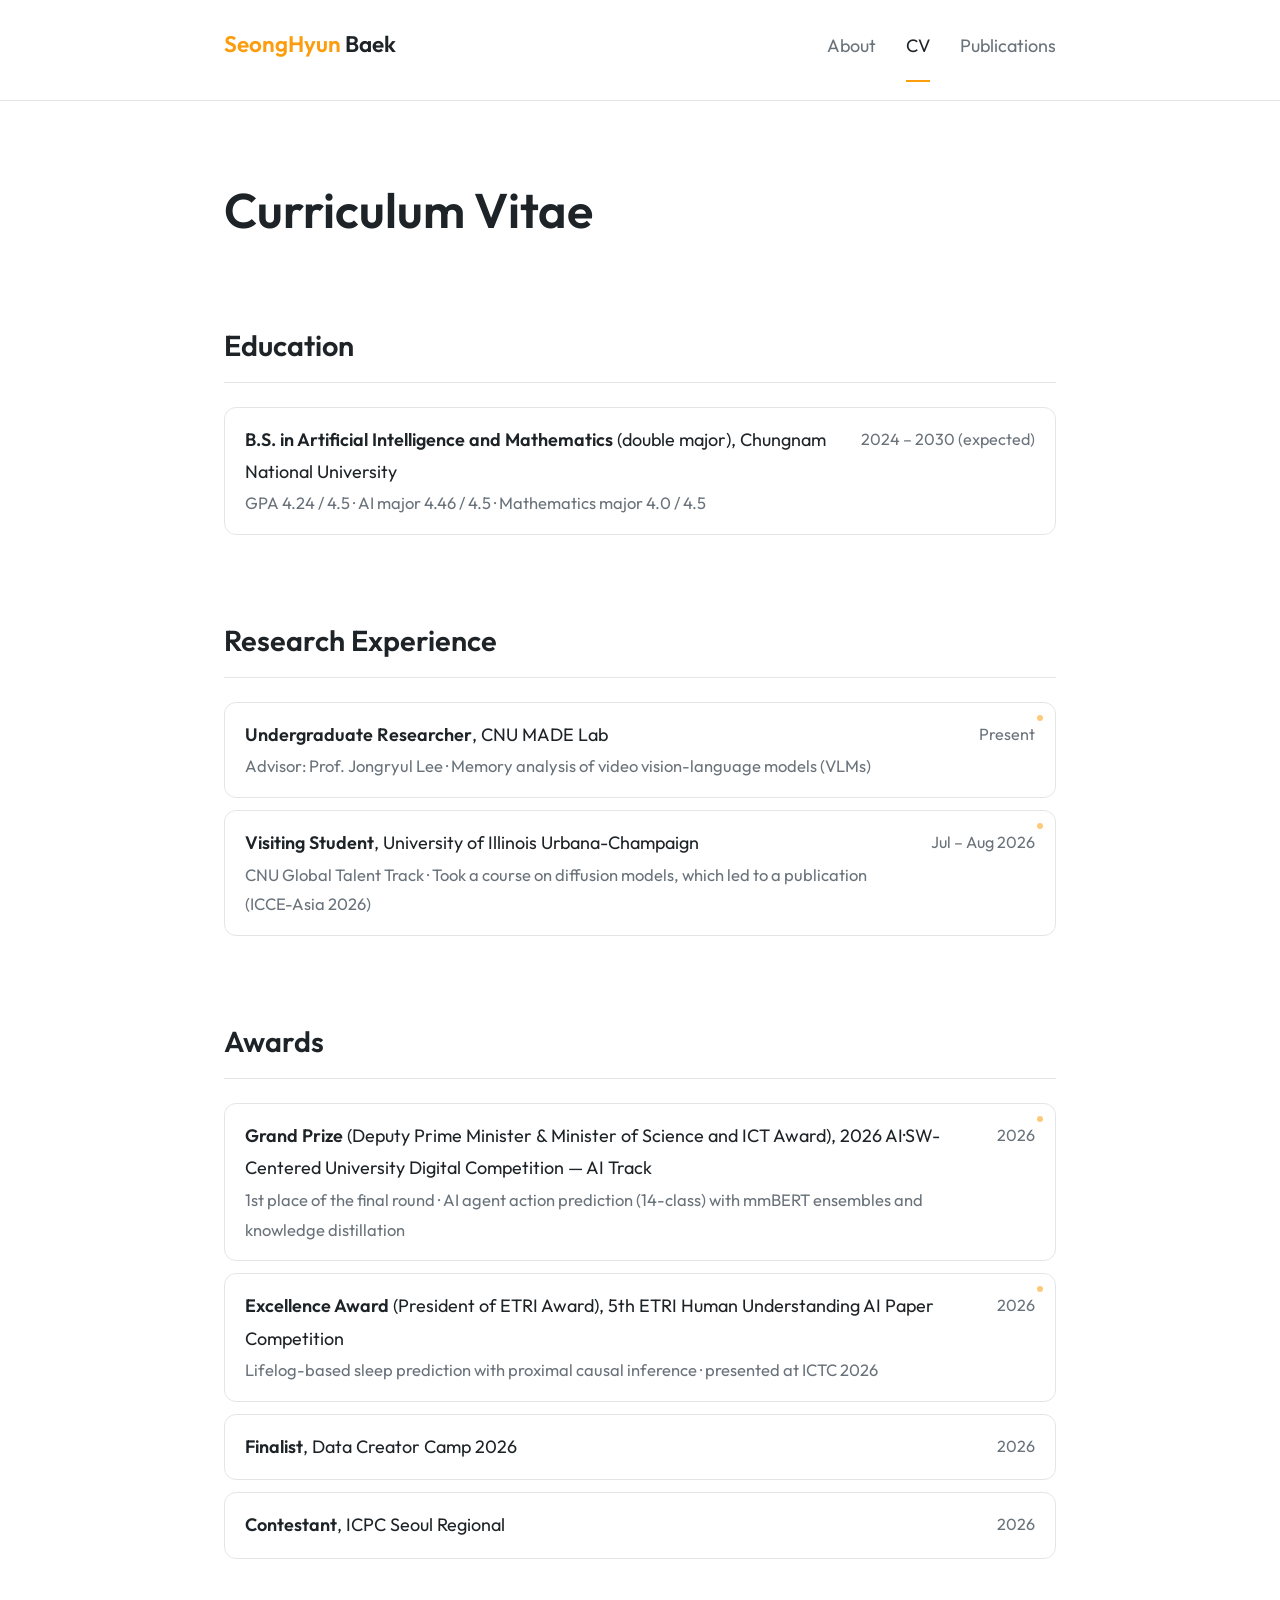
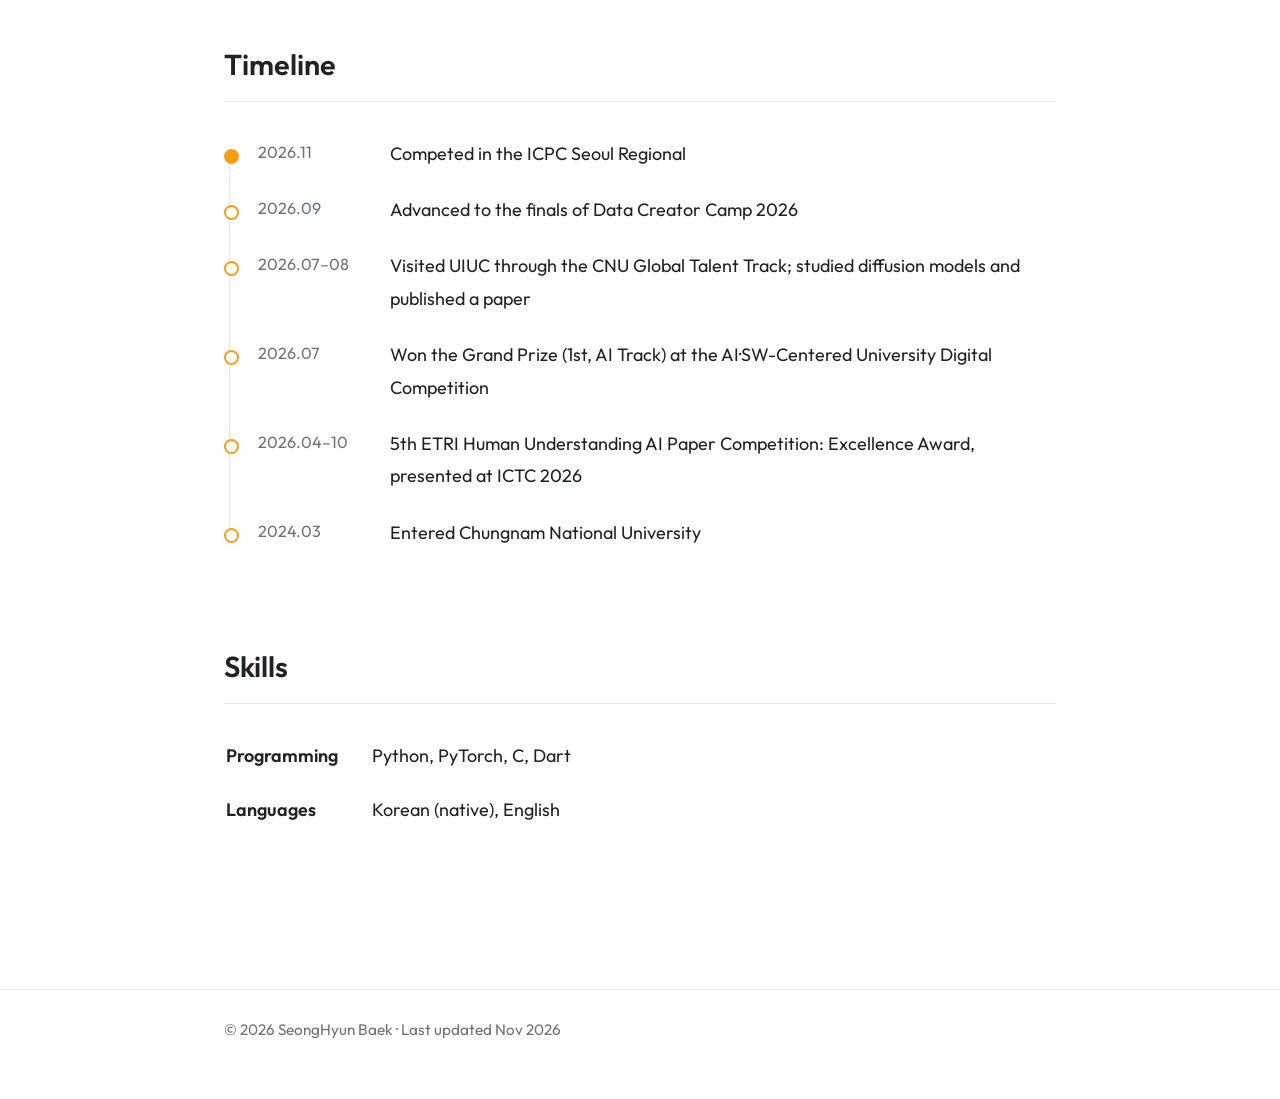
==== cv.html @ b53cfd4a "Drop the hover glow on CV cells Co-Authored-By: Claude Opus 5.5 <noreply@anthropic.com>" ====
<!doctype html>
<html lang="en">
<head>
  <meta charset="utf-8">
  <meta name="viewport" content="width=device-width, initial-scale=1">
  <title>CV · SeongHyun Baek</title>
  <link rel="icon" href="favicon.ico" sizes="32x32">
  <link rel="icon" href="images/icon-192.png" type="image/png" sizes="192x192">
  <link rel="apple-touch-icon" href="images/apple-touch-icon.png">
  <link rel="preconnect" href="https://fonts.googleapis.com">
  <link rel="preconnect" href="https://fonts.gstatic.com" crossorigin>
  <link href="https://fonts.googleapis.com/css2?family=Outfit:wght@400;500;600&display=swap" rel="stylesheet">
  <link rel="stylesheet" href="style.css?v=20261118e">
</head>
<body>

<header class="top">
  <div class="wrap">
    <a class="brand" href="index.html"><span class="given">SeongHyun</span> Baek</a>
    <nav class="menu">
      <a href="index.html">About</a>
      <a href="cv.html" class="active">CV</a>
      <a href="publications.html">Publications</a>
    </nav>
  </div>
</header>

<main class="wrap">
  <h1>Curriculum Vitae</h1>

  <!-- 각 항목 = <li class="entry cell">. 마우스를 올리면 펼쳐지는 사진/링크는 <div class="cell-more"> 안에 -->
  <h2>Education</h2>
  <ul class="entries">
    <li class="entry cell">
      <div class="cell-main">
        <div>
          <span class="what">B.S. in Artificial Intelligence and Mathematics</span> (double major), Chungnam National University
          <span class="sub">GPA 4.24 / 4.5 · AI major 4.46 / 4.5 · Mathematics major 4.0 / 4.5</span>
        </div>
        <time>2024 – 2030 (expected)</time>
      </div>
    </li>
  </ul>

  <h2>Research Experience</h2>
  <ul class="entries">
    <li class="entry cell has-more" tabindex="0">
      <div class="cell-main">
        <div><span class="what">Undergraduate Researcher</span>, CNU MADE Lab<span class="sub">Advisor: Prof. Jongryul Lee · Memory analysis of video vision-language models (VLMs)</span></div>
        <time>Present</time>
      </div>
      <div class="cell-more">
        <div class="cell-links"><a href="https://madelab-cnu.com/">MADE Lab website ↗</a></div>
      </div>
    </li>
    <li class="entry cell has-more" tabindex="0">
      <div class="cell-main">
        <div><span class="what">Visiting Student</span>, University of Illinois Urbana-Champaign<span class="sub">CNU Global Talent Track · Took a course on diffusion models, which led to a publication (ICCE-Asia 2026)</span></div>
        <time>Jul – Aug 2026</time>
      </div>
      <div class="cell-more">
        <div class="cell-media">
          <a href="images/uiuc-certificate.jpg"><img src="images/uiuc-certificate.jpg" alt="Holding the Certificate of Recognition at UIUC" loading="lazy"></a>
          <a href="images/uiuc-ceremony.jpg"><img src="images/uiuc-ceremony.jpg" alt="Certificate ceremony, Global Education and Training, UIUC" loading="lazy"></a>
        </div>
        <div class="cell-links"><a href="files/warm-start-diffusion-icce-asia-2026.pdf">Resulting paper (PDF) ↗</a></div>
      </div>
    </li>
  </ul>

  <h2>Awards</h2>
  <ul class="entries">
    <li class="entry cell has-more" tabindex="0">
      <div class="cell-main">
        <div><span class="what">Grand Prize</span> (Deputy Prime Minister &amp; Minister of Science and ICT Award), 2026 AI·SW-Centered University Digital Competition — AI Track
          <span class="sub">1st place of the final round · AI agent action prediction (14-class) with mmBERT ensembles and knowledge distillation</span></div>
        <time>2026</time>
      </div>
      <div class="cell-more">
        <div class="cell-links">
          <a href="https://lifenlearning.chosun.com/pan/site/data/html_dir/2026/08/12/2026081201777.html">News article ↗</a>
          <a href="https://github.com/Dacon-2026">Code &amp; slides (GitHub) ↗</a>
        </div>
      </div>
    </li>
    <li class="entry cell has-more" tabindex="0">
      <div class="cell-main">
        <div><span class="what">Excellence Award</span> (President of ETRI Award), 5th ETRI Human Understanding AI Paper Competition
          <span class="sub">Lifelog-based sleep prediction with proximal causal inference · presented at ICTC 2026</span></div>
        <time>2026</time>
      </div>
      <div class="cell-more">
        <div class="cell-links">
          <a href="https://computer.cnu.ac.kr/computer/notice/cse.do?mode=view&amp;articleNo=600917&amp;article.offset=0&amp;articleLimit=10">CNU news ↗</a>
          <a href="files/proximal-causal-sleep-ictc-2026.pdf">Paper (PDF) ↗</a>
        </div>
      </div>
    </li>
    <li class="entry cell">
      <div class="cell-main"><div><span class="what">Finalist</span>, Data Creator Camp 2026</div><time>2026</time></div>
    </li>
    <li class="entry cell">
      <div class="cell-main"><div><span class="what">Contestant</span>, ICPC Seoul Regional</div><time>2026</time></div>
    </li>
  </ul>

  <h2>Timeline</h2>
  <ul class="timeline">
    <li><time>2026.11</time><span>Competed in the ICPC Seoul Regional</span></li>
    <li><time>2026.09</time><span>Advanced to the finals of Data Creator Camp 2026</span></li>
    <li><time>2026.07–08</time><span>Visited UIUC through the CNU Global Talent Track; studied diffusion models and published a paper</span></li>
    <li><time>2026.07</time><span>Won the Grand Prize (1st, AI Track) at the AI·SW-Centered University Digital Competition</span></li>
    <li><time>2026.04–10</time><span>5th ETRI Human Understanding AI Paper Competition: Excellence Award, presented at ICTC 2026</span></li>
    <li><time>2024.03</time><span>Entered Chungnam National University</span></li>
  </ul>

  <h2>Skills</h2>
  <table class="skills">
    <tr><td>Programming</td><td>Python, PyTorch, C, Dart</td></tr>
    <tr><td>Languages</td><td>Korean (native), English</td></tr>
  </table>
</main>

<footer><div class="wrap">© 2026 SeongHyun Baek · Last updated Nov 2026</div></footer>

<script src="cv.js?v=20261118e"></script>

</body>
</html>
---- style.css ----
:root {
  --text: #1d2327;
  --muted: #6a737b;
  --line: #e3e6e8;
  --accent: #fc9d0d;          /* 주황 (테마색) — 선, 점, 테두리 */
  --link: #a85f00;            /* 같은 주황의 진한 버전 — 글자용 (흰 배경에서 잘 읽히게) */
  --accent-soft: #fff3e0;
  --bg: #ffffff;
  --font: "Outfit", system-ui, -apple-system, "Segoe UI", sans-serif;
}

* { box-sizing: border-box; }
html { font-size: 18px; }
body {
  margin: 0;
  background: var(--bg);
  color: var(--text);
  font: 400 1rem/1.8 var(--font);
  word-break: keep-all;
}
a { color: var(--link); text-decoration: none; }
a:hover { text-decoration: underline; text-underline-offset: 3px; }
b, strong { font-weight: 600; }

.wrap { max-width: 880px; margin: 0 auto; padding: 0 24px; }

/* ===== 상단 ===== */
.top { border-bottom: 1px solid var(--line); }
.top .wrap { display: flex; align-items: baseline; gap: 28px; padding-top: 24px; padding-bottom: 18px; }
.brand { font-size: 1.25rem; font-weight: 600; color: var(--text); }
.brand:hover { text-decoration: none; }
.menu { margin-left: auto; display: flex; gap: 30px; font-size: 1rem; }
.menu a { color: var(--muted); padding-bottom: 18px; border-bottom: 2px solid transparent; }
.menu a:hover { color: var(--text); text-decoration: none; }
.menu a.active { color: var(--text); border-bottom-color: var(--accent); }

main.wrap { padding-top: 80px; padding-bottom: 40px; }
h1 { font-weight: 600; font-size: 2.7rem; line-height: 1.2; margin: 0 0 12px; }
h2 {
  font-weight: 600; font-size: 1.6rem;
  margin: 80px 0 24px; padding-bottom: 10px; border-bottom: 1px solid var(--line);
}
p { margin: 0 0 22px; }
ul { margin: 0 0 22px; padding-left: 20px; }
.muted { color: var(--muted); }

/* ===== About: 사진 + 이름 ===== */
.intro { display: grid; grid-template-columns: 200px 1fr; gap: 48px; align-items: center; }
/* 프로필 사진 (누르면 찰칵) */
.photo {
  position: relative; width: 200px; height: 240px; padding: 0; border: 0;
  border-radius: 10px; overflow: hidden; cursor: pointer; background: var(--line); display: block;
}
.photo img { width: 100%; height: 100%; object-fit: cover; display: block; }
.photo .flash { position: absolute; inset: 0; background: #fff; opacity: 0; pointer-events: none; }
.photo .cam {
  position: absolute; right: 8px; bottom: 8px; font-size: .8rem; color: #fff;
  background: rgba(0, 0, 0, .45); width: 28px; height: 28px; border-radius: 50%;
  display: grid; place-items: center; opacity: 0; transition: opacity .15s;
}
.photo:hover .cam, .photo:focus-visible .cam { opacity: 1; }
.photo:focus-visible { outline: 2px solid var(--text); outline-offset: 3px; }
.photo.snap { animation: snap .28s ease-out; }
.photo.snap .flash { animation: flash .35s ease-out; }
@keyframes snap { 0% { transform: scale(1); } 30% { transform: scale(.97); } 100% { transform: scale(1); } }
@keyframes flash { 0% { opacity: 0; } 20% { opacity: .95; } 100% { opacity: 0; } }
@media (prefers-reduced-motion: reduce) { .photo.snap { animation: none; } }

/* 이름 + 도트 캐릭터 */
.name-row { display: flex; align-items: flex-end; gap: 10px; margin: 0 0 12px; }
.name-row h1 { margin: 0; }
.pixel-me {
  position: relative; flex: none; width: 80px; height: 80px; padding: 0; border: 0;
  background: none; cursor: pointer;
}
.pixel-me canvas {
  width: 100%; height: 100%; display: block;
  image-rendering: pixelated; image-rendering: crisp-edges;
}
.pixel-me:focus-visible { outline: 2px solid var(--text); outline-offset: 3px; }
.pixel-me:hover canvas { transform: translateY(-2px); }
.pixel-me.hop canvas { animation: hop .6s steps(4) 2; }
@keyframes hop {
  0%, 100% { transform: translateY(0); }
  50% { transform: translateY(-6px); }
}
.bubble {
  position: absolute; right: 26px; bottom: calc(100% - 4px); z-index: 2;
  background: #fff; color: var(--text); border: 2px solid var(--text); border-radius: 0;
  font: 500 .82rem/1.3 var(--font); white-space: nowrap; padding: 4px 9px;
  box-shadow: 3px 3px 0 var(--text);
  opacity: 0; transform: translateY(4px); transition: opacity .15s, transform .15s; pointer-events: none;
}
.bubble::after {
  content: ""; position: absolute; right: 10px; bottom: -8px;
  width: 8px; height: 8px; background: #fff;
  border-right: 2px solid var(--text); border-bottom: 2px solid var(--text);
  transform: skewX(30deg);
}
.bubble.show { opacity: 1; transform: none; }
@media (prefers-reduced-motion: reduce) {
  .pixel-me:hover canvas { transform: none; }
}
.intro .role { color: var(--muted); margin: 0 0 20px; }
.contact { display: flex; flex-wrap: wrap; gap: 10px 24px; font-size: .95rem; }
.contact a { display: inline-flex; align-items: center; gap: 6px; }
.contact i { font-size: .95em; }

.interests { display: flex; flex-wrap: wrap; gap: 12px; list-style: none; padding: 0; }
.interests li { background: var(--accent-soft); color: var(--link); padding: 6px 16px; border-radius: 999px; font-size: .92rem; }
.interests li[data-anim] { cursor: default; transition: background .15s, color .15s, transform .15s; }
.interests li[data-anim]:hover, .interests li[data-anim]:focus-visible {
  background: var(--accent); color: #fff; transform: translateY(-2px); outline: none;
}

/* 관심 분야 이스터 에그 팝업 */
.kw-pop {
  position: absolute; z-index: 20; background: #fff; border: 1px solid var(--line); border-radius: 12px;
  box-shadow: 0 10px 28px rgba(0, 0, 0, .09); padding: 10px 10px 8px;
  opacity: 0; visibility: hidden; transform: translateY(4px); pointer-events: none;
  transition: opacity .15s, transform .15s, visibility .15s;
}
.kw-pop.show { opacity: 1; visibility: visible; transform: none; }
.kw-pop canvas { display: block; }
.kw-cap { width: 220px; font-size: .72rem; color: var(--muted); text-align: center; margin-top: 4px; line-height: 1.3; }
.kw-pop::after {
  content: ""; position: absolute; left: var(--ax, 50%); bottom: -6px; width: 10px; height: 10px; background: #fff;
  border-right: 1px solid var(--line); border-bottom: 1px solid var(--line); transform: translateX(-50%) rotate(45deg);
}
.kw-pop.below::after { bottom: auto; top: -6px; transform: translateX(-50%) rotate(225deg); }

.news { list-style: none; padding: 0; }
.news li { display: grid; grid-template-columns: 96px 1fr; gap: 12px; padding: 4px 0; }
.news time { color: var(--muted); font-size: .9rem; padding-top: 1px; }

/* ===== Off the Clock (이스터 에그) ===== */
.crack-zone { margin-top: 140px; text-align: center; }
.crack {
  position: relative; display: inline-block; padding: 10px 18px; border: 0; background: none;
  font: 400 .8rem var(--font); color: #b9bfc4; letter-spacing: .02em; cursor: pointer;
}
.crack:hover { color: var(--muted); }
.crack:focus-visible { outline: 1px dashed var(--line); outline-offset: 2px; }
.crack-text { position: relative; display: inline-block; }
.crack-text .ch { display: inline-block; white-space: pre; transition: transform .7s cubic-bezier(.2, .7, .3, 1), opacity .7s; }
.crack-lines {
  position: absolute; left: 50%; top: 50%; width: 220px; height: 44px; transform: translate(-50%, -50%);
  pointer-events: none; fill: none; stroke: #9aa1a7; stroke-width: 1.2; stroke-linecap: round; stroke-linejoin: round;
}
.crack-lines path { stroke-dasharray: 200; stroke-dashoffset: 200; transition: stroke-dashoffset .25s ease-out; }
.crack[data-hits="1"] .c1, .crack[data-hits="2"] .c1, .crack[data-hits="2"] .c2,
.crack[data-hits="3"] .c1, .crack[data-hits="3"] .c2, .crack[data-hits="3"] .c3,
.crack[data-hits="4"] path, .crack.broken path { stroke-dashoffset: 0; }
.crack.broken .crack-lines { opacity: 0; transition: opacity .4s .1s; }
.crack.shake { animation: shake .3s; }
@keyframes shake {
  20% { transform: translateX(-3px) rotate(-1deg); } 40% { transform: translateX(3px) rotate(1deg); }
  60% { transform: translateX(-2px); } 80% { transform: translateX(2px); }
}
.otc.reveal { animation: reveal .7s ease-out both; }
@keyframes reveal { from { opacity: 0; transform: translateY(16px) scale(.98); } to { opacity: 1; transform: none; } }

.hobbies { display: grid; grid-template-columns: 1fr 1fr; gap: 20px; margin-top: 8px; }
.hobby {
  display: block; color: var(--text); border: 1px solid var(--line); border-radius: 12px; padding: 20px 22px;
  transition: border-color .15s, transform .15s, box-shadow .15s;
}
.hobby:hover { text-decoration: none; border-color: var(--accent); transform: translateY(-2px); box-shadow: 0 8px 22px rgba(252, 157, 13, .10); }
.hobby-head { display: flex; align-items: center; gap: 12px; margin-bottom: 16px; }
.hobby-icon { width: 40px; height: 40px; object-fit: contain; }
.hobby-icon.round { border-radius: 8px; object-fit: cover; }
.hobby-title { font-weight: 600; line-height: 1.3; }
.hobby-sub { font-size: .82rem; color: var(--muted); line-height: 1.3; }
.hobby-big { font-size: 1.9rem; font-weight: 600; line-height: 1.2; color: var(--link); }
.hobby-label { font-size: .85rem; color: var(--muted); margin-bottom: 12px; }
.hobby-stats { list-style: none; padding: 12px 0 0; margin: 0; border-top: 1px solid var(--line); font-size: .9rem; }
.hobby-stats li { display: flex; justify-content: space-between; padding: 3px 0; }
.hobby-stats span { color: var(--muted); }
.hobby-stats b { font-weight: 600; }

/* ===== Publications ===== */
.legend { font-size: .85rem; color: var(--muted); }
.pub-year { display: grid; grid-template-columns: 90px 1fr; gap: 28px; margin-top: 44px; }
.pub-year > span { font-size: 1.3rem; color: var(--muted); line-height: 1.4; }
.pubs { list-style: none; padding: 0; margin: 0; }
.pub { padding: 0 0 36px; }
.pub .title { font-weight: 600; font-size: 1.1rem; margin-bottom: 4px; }
.pub .author b { color: var(--link); }
.pub .venue { color: var(--muted); }
.pub .award { font-size: .88rem; color: var(--link); font-weight: 500; }
.tag {
  display: inline-block; font-size: .72rem; font-weight: 600; letter-spacing: .02em;
  border: 1px solid var(--accent); color: var(--link);
  border-radius: 4px; padding: 0 6px; margin-right: 6px; vertical-align: 2px;
}
.pub .links { font-size: .88rem; }
.pub .links a + a::before { content: "·"; color: var(--muted); margin: 0 8px; }

/* ===== CV ===== */
.entries { list-style: none; padding: 0; margin: 0; }
.entry { display: flex; justify-content: space-between; gap: 20px; padding: 14px 0; }
.entry .what { font-weight: 600; }
.entry .sub { display: block; color: var(--muted); font-size: .92rem; }
.entry time { color: var(--muted); font-size: .9rem; white-space: nowrap; padding-top: 1px; }

/* CV 셀: 항목마다 상자. 사진/링크가 있는 셀(.has-more)은 마우스를 올리면 펼쳐짐 */
.entries:has(.cell) { display: grid; gap: 12px; }
.entry.cell {
  display: block; position: relative; padding: 16px 20px;
  border: 1px solid var(--line); border-radius: 12px; background: #fff;
  transition: border-color .2s, box-shadow .2s, transform .2s;
}
.cell-main { display: flex; justify-content: space-between; gap: 20px; }
.cell.has-more { cursor: pointer; }
.cell.has-more::after {            /* 펼칠 게 있다는 작은 표시 */
  content: ""; position: absolute; top: 12px; right: 12px; width: 6px; height: 6px;
  border-radius: 50%; background: var(--accent); opacity: .55; transition: transform .2s, opacity .2s;
}
.cell.has-more:hover, .cell.has-more:focus-within, .cell.has-more.open {
  border-color: var(--accent); outline: none;
}
.cell.has-more:hover::after, .cell.has-more:focus-within::after, .cell.has-more.open::after { transform: scale(0); opacity: 0; }
.cell-more { max-height: 0; overflow: hidden; opacity: 0; transition: max-height .4s ease, opacity .25s ease, margin-top .3s; }
.cell.has-more:hover .cell-more, .cell.has-more:focus-within .cell-more, .cell.has-more.open .cell-more {
  max-height: 560px; opacity: 1; margin-top: 14px;
}
.cell-media { display: flex; gap: 10px; margin-bottom: 12px; overflow-x: auto; }
.cell-media img { height: 220px; width: auto; aspect-ratio: 3 / 4; object-fit: cover; border-radius: 8px; display: block; }
.cell-links { display: flex; flex-wrap: wrap; gap: 8px; }
.cell-links a {
  font-size: .85rem; font-weight: 500; padding: 4px 12px; border-radius: 999px;
  background: var(--accent-soft); color: var(--link);
}
.cell-links a:hover { background: var(--accent); color: #fff; text-decoration: none; }

.skills td { padding: 10px 32px 10px 0; vertical-align: top; }
.skills td:first-child { font-weight: 600; white-space: nowrap; }

/* 타임라인 */
.timeline { list-style: none; padding: 0; margin: 0; position: relative; }
.timeline::before { content: ""; position: absolute; left: 5px; top: 24px; bottom: 24px; width: 1px; background: var(--line); }
.timeline li { position: relative; display: grid; grid-template-columns: 116px 1fr; gap: 16px; padding: 12px 0 12px 34px; }
.timeline li::before {
  content: ""; position: absolute; left: 0; top: 23px;
  width: 11px; height: 11px; border-radius: 50%; background: var(--bg); border: 2px solid var(--accent);
}
.timeline li:first-child::before { background: var(--accent); }
.timeline time { color: var(--muted); font-size: .9rem; }

/* ===== 푸터 ===== */
footer { border-top: 1px solid var(--line); margin-top: 110px; }
footer .wrap { padding-top: 26px; padding-bottom: 56px; font-size: .85rem; color: var(--muted); }

/* ===== 모바일 ===== */
@media (max-width: 600px) {
  .top .wrap { flex-wrap: wrap; gap: 4px; padding-bottom: 0; }
  .menu { margin-left: 0; width: 100%; }
  .hobbies { grid-template-columns: 1fr; }
  .crack-zone { margin-top: 100px; }
  html { font-size: 17px; }
  main.wrap { padding-top: 44px; }
  .intro { grid-template-columns: 1fr; gap: 20px; }
  .photo { width: 140px; height: 168px; }
  .pixel-me { width: 60px; height: 60px; }
  .bubble { right: 18px; }
  h1 { font-size: 1.95rem; }
  .name-row h1 { font-size: min(1.95rem, 8.2vw); white-space: nowrap; }
  h2 { margin-top: 60px; }
  .pub-year { grid-template-columns: 1fr; gap: 4px; }
  .entry { flex-direction: column-reverse; gap: 0; }
  .cell-main { flex-direction: column-reverse; gap: 0; }
  .entry.cell { padding: 14px 16px; }
  .cell-media img { height: 180px; }
  .news li, .timeline li { grid-template-columns: 1fr; gap: 0; }
}

/* 이름에서 "SeongHyun"만 주황색 */
.given { color: var(--accent); }
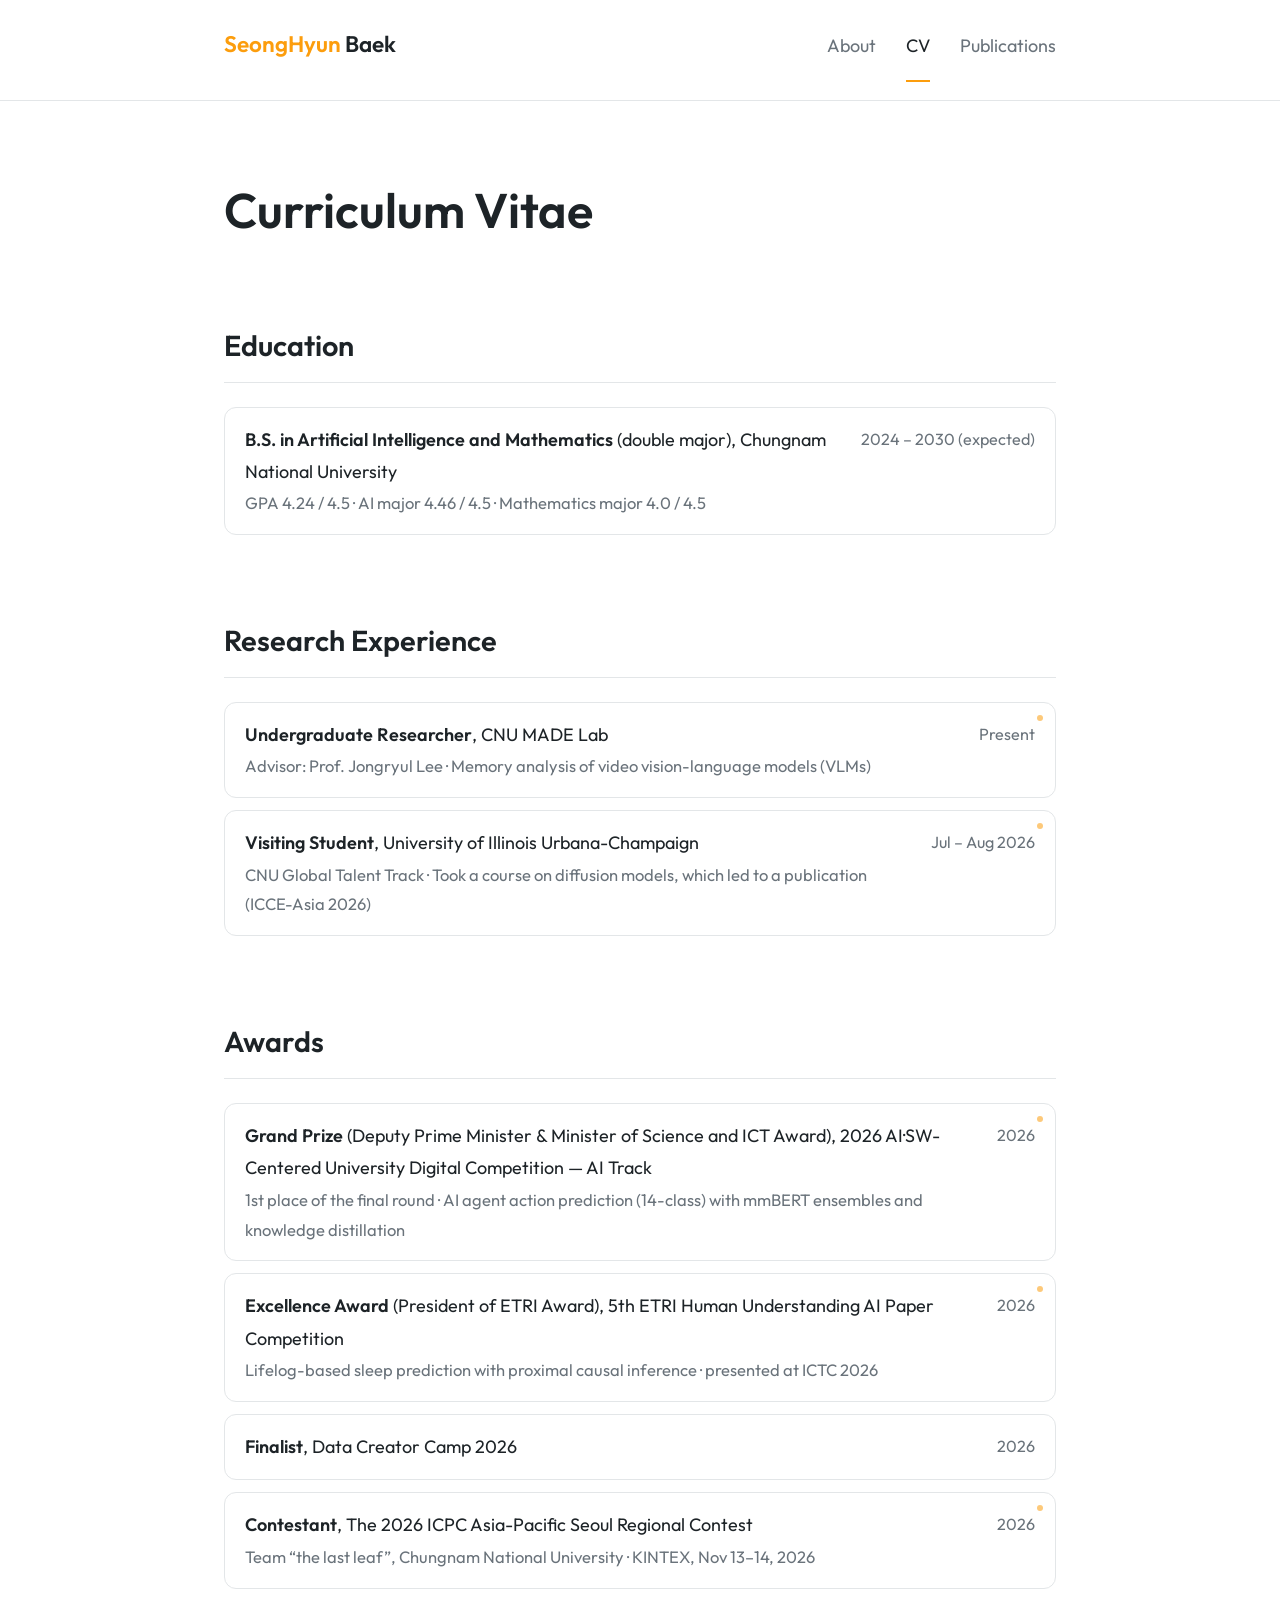
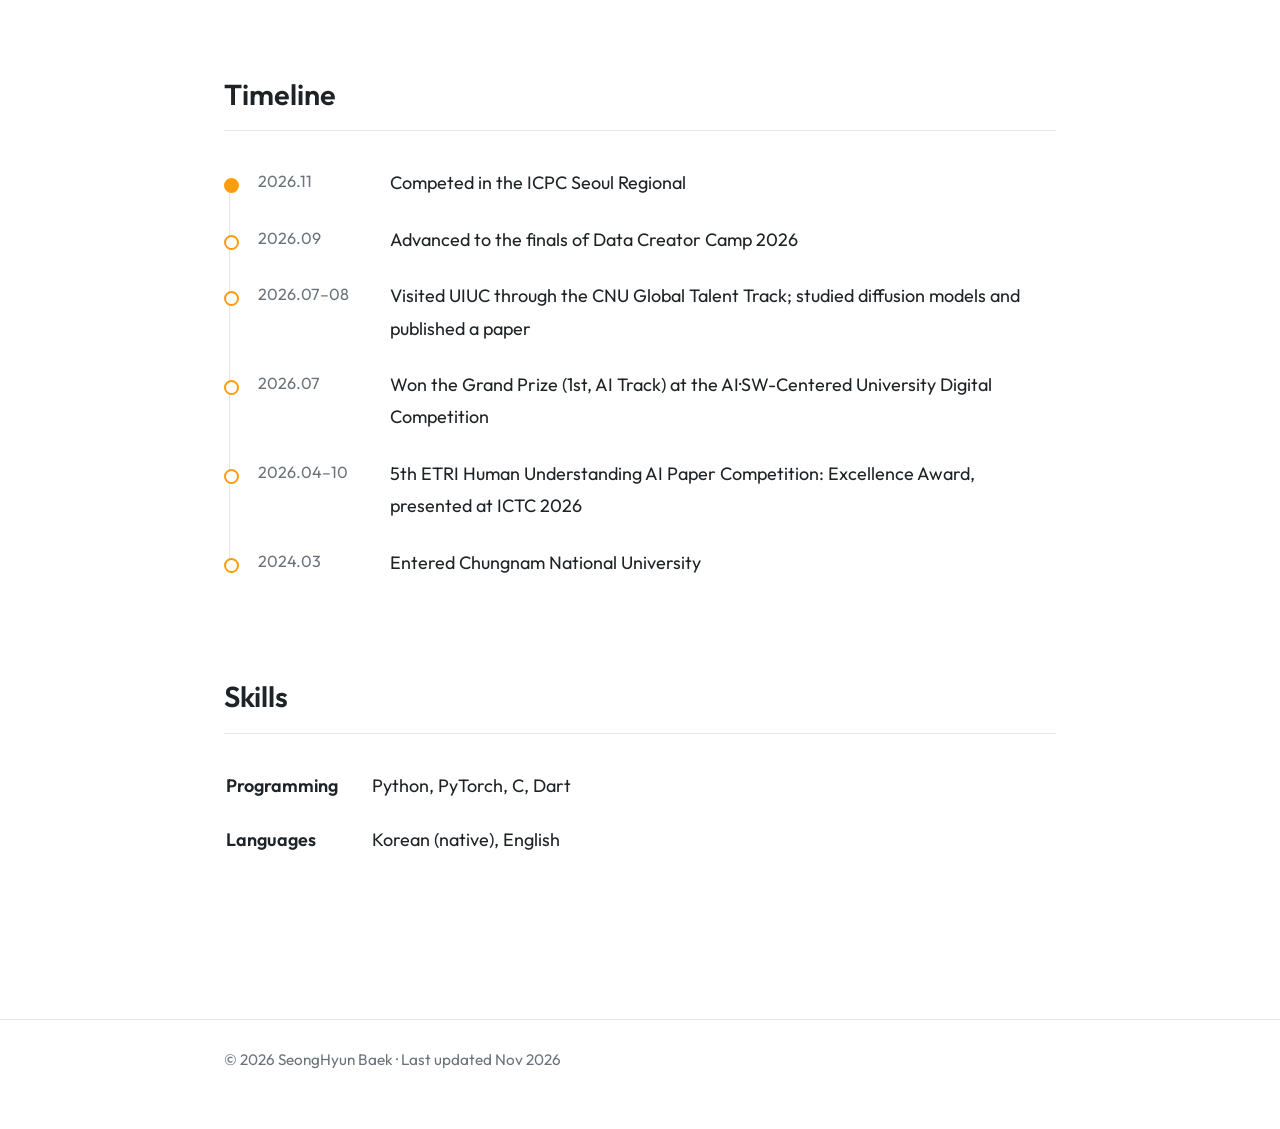
==== commit 448037e9: "Add ICPC Seoul Regional team photo to the CV Co-Authored-By: Claude Opus 5.5 <noreply@anthropic.com>" ====
--- a/cv.html
+++ b/cv.html
@@ -10,17 +10,17 @@
   <link rel="preconnect" href="https://fonts.googleapis.com">
   <link rel="preconnect" href="https://fonts.gstatic.com" crossorigin>
   <link href="https://fonts.googleapis.com/css2?family=Outfit:wght@400;500;600&display=swap" rel="stylesheet">
-  <link rel="stylesheet" href="style.css?v=20261118e">
+  <link rel="stylesheet" href="style.css?v=20261118f">
 </head>
 <body>
 
 <header class="top">
   <div class="wrap">
-    <a class="brand" href="index.html"><span class="given">SeongHyun</span> Baek</a>
+    <a class="brand" href="/"><span class="given">SeongHyun</span> Baek</a>
     <nav class="menu">
-      <a href="index.html">About</a>
-      <a href="cv.html" class="active">CV</a>
-      <a href="publications.html">Publications</a>
+      <a href="/">About</a>
+      <a href="/cv" class="active">CV</a>
+      <a href="/publications">Publications</a>
     </nav>
   </div>
 </header>
@@ -99,8 +99,17 @@
     <li class="entry cell">
       <div class="cell-main"><div><span class="what">Finalist</span>, Data Creator Camp 2026</div><time>2026</time></div>
     </li>
-    <li class="entry cell">
-      <div class="cell-main"><div><span class="what">Contestant</span>, ICPC Seoul Regional</div><time>2026</time></div>
+    <li class="entry cell has-more" tabindex="0">
+      <div class="cell-main">
+        <div><span class="what">Contestant</span>, The 2026 ICPC Asia-Pacific Seoul Regional Contest
+          <span class="sub">Team “the last leaf”, Chungnam National University · KINTEX, Nov 13–14, 2026</span></div>
+        <time>2026</time>
+      </div>
+      <div class="cell-more">
+        <div class="cell-media">
+          <a href="images/icpc-2026.jpg"><img class="wide" src="images/icpc-2026.jpg" alt="Team the last leaf at the 2026 ICPC Seoul Regional" loading="lazy"></a>
+        </div>
+      </div>
     </li>
   </ul>
 
@@ -123,7 +132,7 @@
 
 <footer><div class="wrap">© 2026 SeongHyun Baek · Last updated Nov 2026</div></footer>
 
-<script src="cv.js?v=20261118e"></script>
+<script src="cv.js?v=20261118f"></script>
 
 </body>
 </html>
--- a/style.css
+++ b/style.css
@@ -226,6 +226,7 @@
 }
 .cell-media { display: flex; gap: 10px; margin-bottom: 12px; overflow-x: auto; }
 .cell-media img { height: 220px; width: auto; aspect-ratio: 3 / 4; object-fit: cover; border-radius: 8px; display: block; }
+.cell-media img.wide { aspect-ratio: 4 / 3; }
 .cell-links { display: flex; flex-wrap: wrap; gap: 8px; }
 .cell-links a {
   font-size: .85rem; font-weight: 500; padding: 4px 12px; border-radius: 999px;
